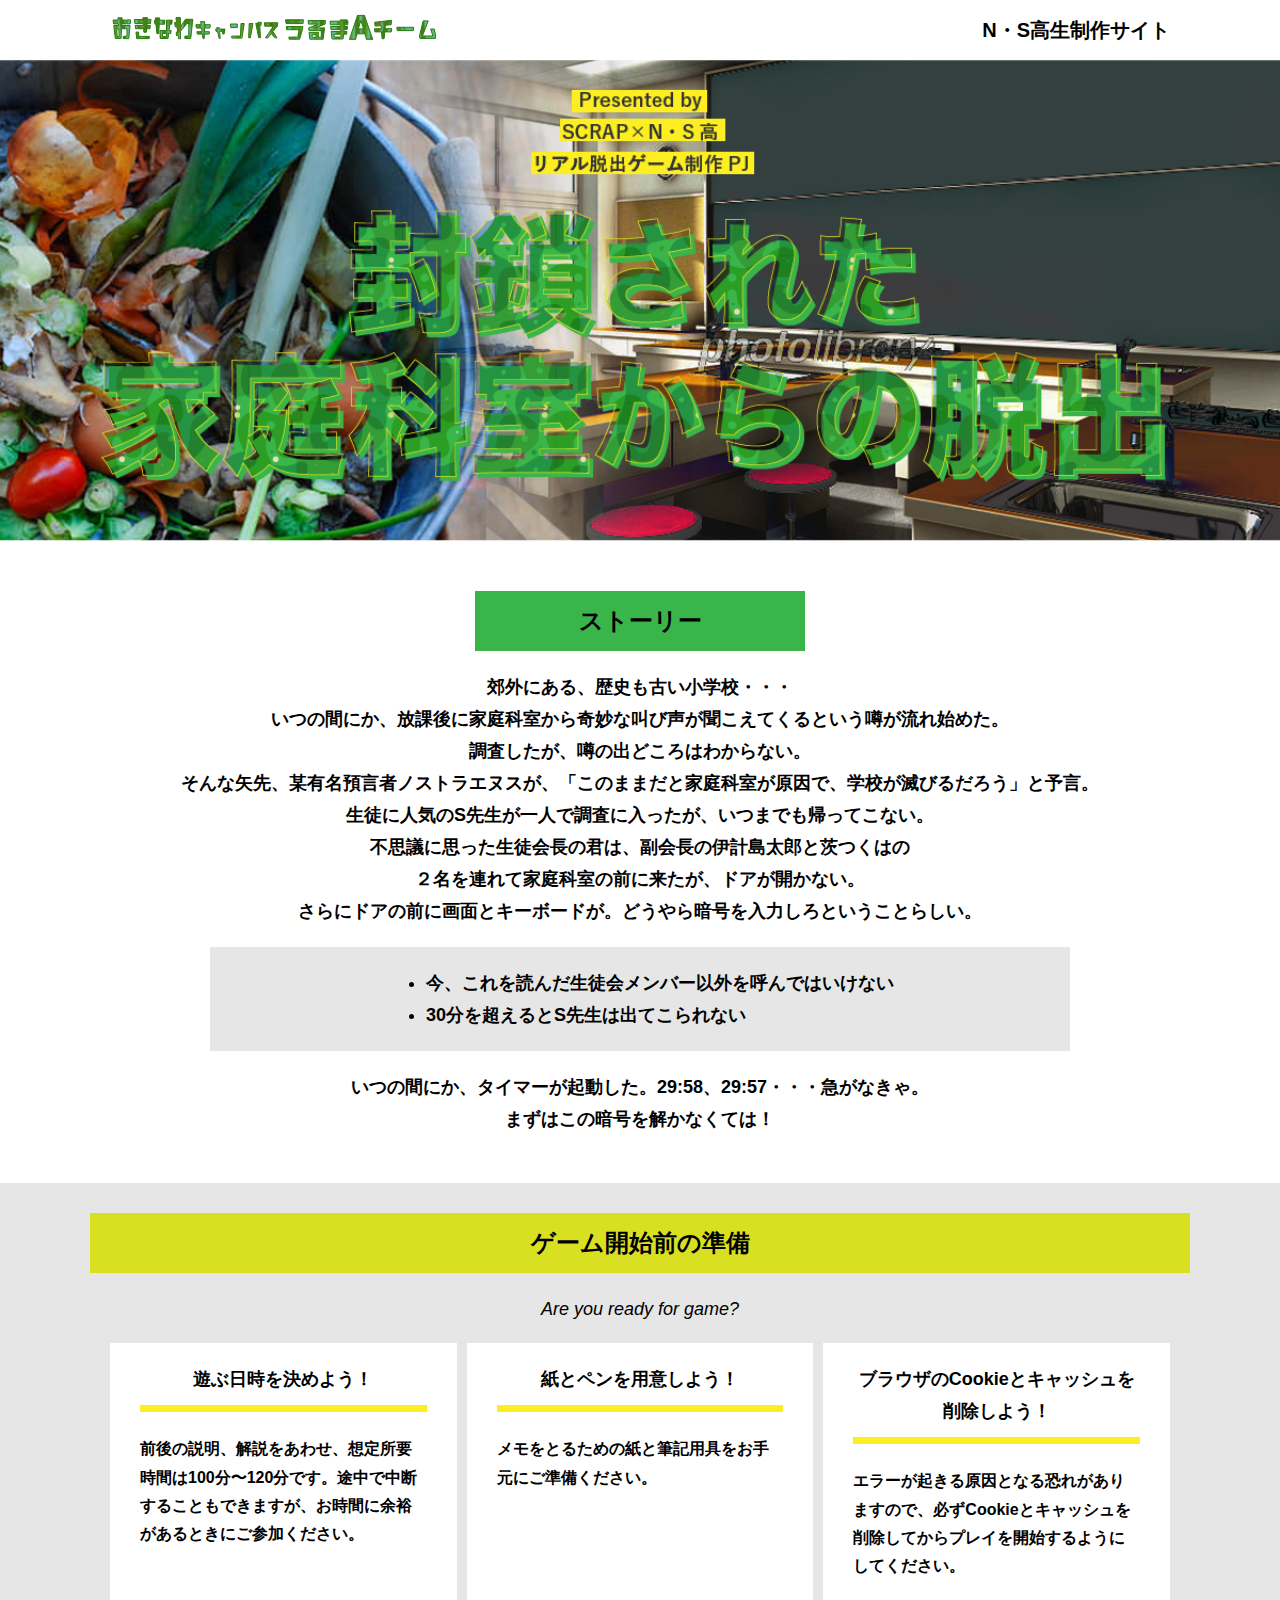
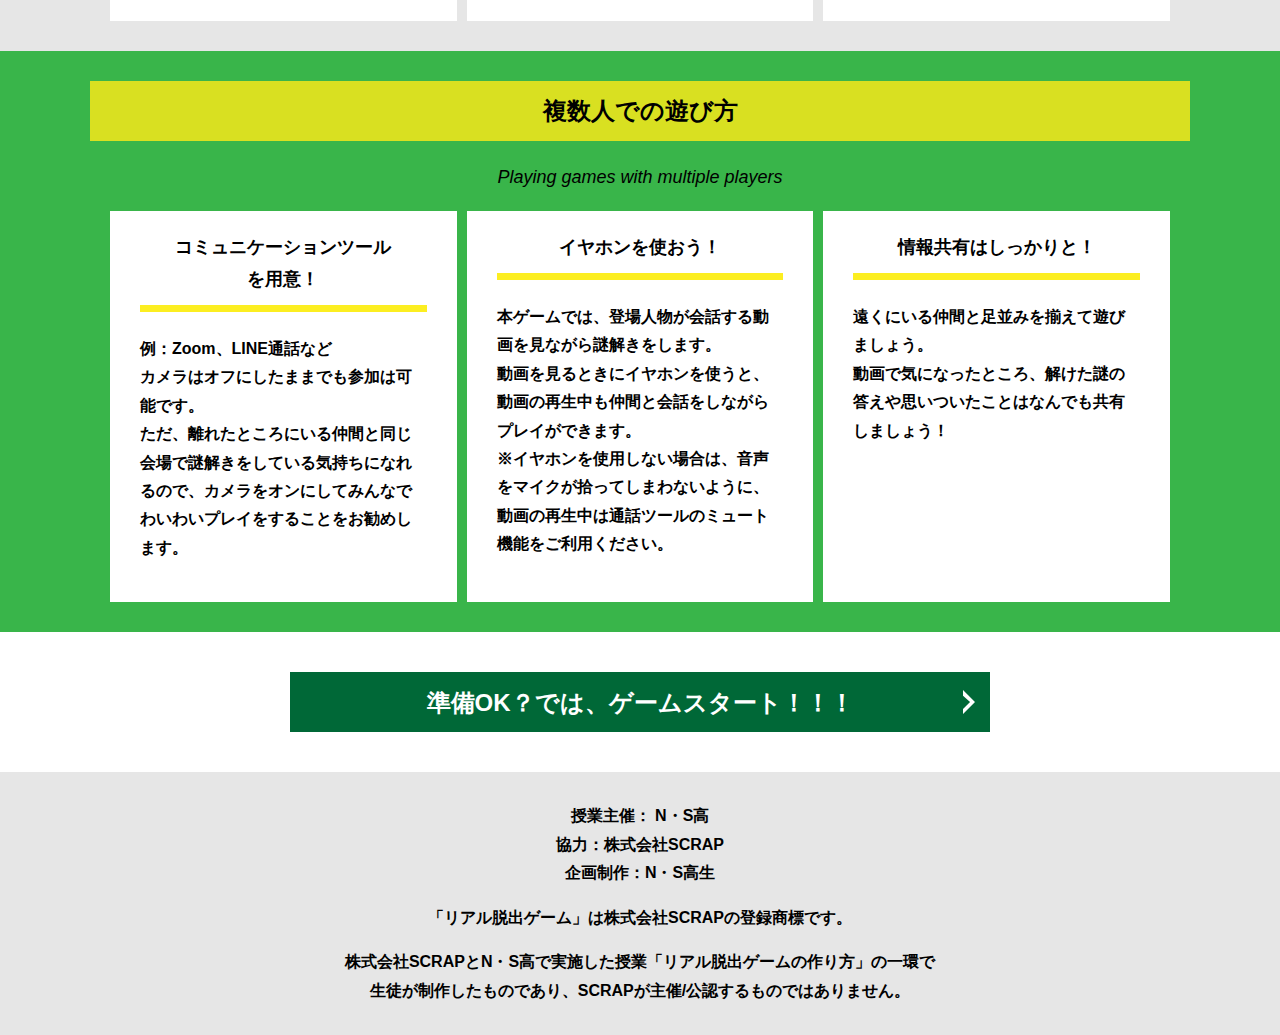
==== index.html @ f2d77696 "Add files via upload" ====
<!DOCTYPE html>
<html lang="ja">
<head>
  <meta charset="UTF-8">
  <meta http-equiv="X-UA-Compatible" content="IE=edge">
  <meta name="viewport" content="width=device-width, initial-scale=1.0">
  <title>封鎖された家庭科室からの脱出 │ Project N</title>
  <link rel="stylesheet" href="assets/css/normalize.css">
  <link rel="stylesheet" href="assets/css/style.css">
</head>
<body>
  <svg width="0" height="0" class="hidden">
    <symbol xmlns="http://www.w3.org/2000/svg" viewBox="0 0 12.47 24.94" id="arrow" class="arrow_svg">
      <title>arrow</title>
      <polygon points="0 24.94 0 19.66 7.35 12.47 0 5.92 0 0 12.47 12.47 0 24.94"/>
    </symbol>
  </svg>
  <header class="header">
    <div class="container">
      <div class="header__logo"><img src="assets/images/logo.svg" alt="チームロゴ"></div>
      <div class="header__name">N・S高生制作サイト</div>
    </div>
  </header>
  <main class="main index-page">
    <!-- タイトルエリア　ここから -->
    <h1 class="main-title"><img src="assets/images/top-image.png" alt="Presented by SCRAP×N・S高リアル脱出ゲーム制作PJ 封鎖された家庭科室からの脱出"></h1>
    <!-- タイトルエリア　ここまで -->
    <section class="section section--story">
      <div class="container">
        <h2 class="section-title section-title--keycolor section-title--story">ストーリー</h2>
        <div class="story">
          <p class="text-center">郊外にある、歴史も古い小学校・・・<br>
            いつの間にか、放課後に家庭科室から奇妙な叫び声が聞こえてくるという噂が流れ始めた。<br>
            調査したが、噂の出どころはわからない。<br>
            そんな矢先、某有名預言者ノストラエヌスが、「このままだと家庭科室が原因で、学校が滅びるだろう」と予言。<br>
            生徒に人気のS先生が一人で調査に入ったが、いつまでも帰ってこない。<br>
            不思議に思った生徒会長の君は、副会長の伊計島太郎と茨つくはの<br>
            ２名を連れて家庭科室の前に来たが、ドアが開かない。<br>
            さらにドアの前に画面とキーボードが。どうやら暗号を入力しろということらしい。</p>
          <div class="story__note__outer bg-color--gray">
            <ul class="story__note">
              <li>今、これを読んだ生徒会メンバー以外を呼んではいけない</li>
              <li>30分を超えるとS先生は出てこられない</li>
            </ul>
          </div>
          <p class="text-center">いつの間にか、タイマーが起動した。29:58、29:57・・・急がなきゃ。<br>
            まずはこの暗号を解かなくては！</p>
        </div>
      </div>
    </section>
    <section class="section bg-color--gray">
      <div class="container">
        <h2 class="section-title">ゲーム開始前の準備</h2>
        <p class="font-eng text-center">Are you ready for game?</p>
        <!--
          class名"row"内のclass名"column"が横並びになります。
          改行する場合は以下のように追加してください。
          <div class="row">
            <div class="column">
              ～ 内容 ～
            </div>
          </div>
        -->
        <div class="row">
          <div class="column">
            <div class="card">
              <h3 class="card__title">遊ぶ日時を決めよう！</h3>
              <p class="card__content">前後の説明、解説をあわせ、想定所要時間は100分〜120分です。途中で中断することもできますが、お時間に余裕があるときにご参加ください。</p>
            </div>
          </div>
          <div class="column">
            <div class="card">
              <h3 class="card__title">紙とペンを用意しよう！</h3>
              <p class="card__content">メモをとるための紙と筆記用具をお手元にご準備ください。</p>
            </div>
          </div>
          <div class="column">
            <div class="card">
              <h3 class="card__title">ブラウザのCookieとキャッシュを<br>削除しよう！</h3>
              <p class="card__content">エラーが起きる原因となる恐れがありますので、必ずCookieとキャッシュを削除してからプレイを開始するようにしてください。</p>
            </div>
          </div>
        </div>
      </div>
    </section>
    <section class="section bg-color--keycolor">
      <div class="container">
        <h2 class="section-title">複数人での遊び方</h2>
        <p class="font-eng text-center">Playing games with multiple players</p>
        <div class="row">
          <div class="column">
            <div class="card">
              <h3 class="card__title">コミュニケーションツール<br>を用意！</h3>
              <p class="card__content">例：Zoom、LINE通話など<br>
                カメラはオフにしたままでも参加は可能です。<br>
                ただ、離れたところにいる仲間と同じ会場で謎解きをしている気持ちになれるので、カメラをオンにしてみんなでわいわいプレイをすることをお勧めします。</p>
            </div>
          </div>
          <div class="column">
            <div class="card">
              <h3 class="card__title">イヤホンを使おう！</h3>
              <p class="card__content">本ゲームでは、登場人物が会話する動画を見ながら謎解きをします。<br>
                動画を見るときにイヤホンを使うと、動画の再生中も仲間と会話をしながらプレイができます。<br>
                ※イヤホンを使用しない場合は、音声をマイクが拾ってしまわないように、動画の再生中は通話ツールのミュート機能をご利用ください。</p>
            </div>
          </div>
          <div class="column">
            <div class="card">
              <h3 class="card__title">情報共有はしっかりと！</h3>
              <p class="card__content">遠くにいる仲間と足並みを揃えて遊びましょう。<br>
                動画で気になったところ、解けた謎の答えや思いついたことはなんでも共有しましょう！</p>
            </div>
          </div>
        </div>
      </div>
    </section>
    <section class="section">
      <div class="container">
        <a class="btn" href="main.html">準備OK？では、ゲームスタート！！！<svg class="btn__arrow"><use xlink:href="#arrow"></use></svg></a>
      </div>
    </section>
  </main>
  <footer class="footer section bg-color--gray">
    <div class="container">
      <p class="text-center">授業主催： N・S高<br>協力：株式会社SCRAP<br>企画制作：N・S高生</p>
      <p class="text-center">「リアル脱出ゲーム」は株式会社SCRAPの登録商標です。</p>
      <p class="text-center">株式会社SCRAPとN・S高で実施した授業「リアル脱出ゲームの作り方」の一環で<br>生徒が制作したものであり、SCRAPが主催/公認するものではありません。</p>
    </div>
  </footer>
</body>
</html>
---- assets/css/style.css ----
@charset "UTF-8";
/****************************
 * 共通CSSのテンプレートです。
*****************************/
*,
*::before,
*::after {
  -webkit-box-sizing: border-box;
          box-sizing: border-box;
}

html {
  font-size: 18px;
  -webkit-box-sizing: border-box;
          box-sizing: border-box;
}

body {
  overflow-x: hidden;
  font-family: "游ゴシック体", "Yu Gothic", YuGothic, "ヒラギノ角ゴ Pro", "Hiragino Kaku Gothic Pro", "メイリオ", "Meiryo", sans-serif;
  font-size: 18px;
  line-height: 1.77778;
  font-weight: bold;
  text-decoration: none;
  border: none;
  list-style: none;
  color: #000;
  margin: 0;
}

img {
  width: 100%;
}

figure {
  margin: 0;
}

figcaption {
  margin-top: 30px;
  font-size: 14px;
}

@media screen and (max-width: 767px) {
  figcaption {
    font-size: 13px;
  }
}

input[type=text] {
  font-size: 18px;
  border: none;
  padding: 25px 35px;
  display: block;
  margin: 0 auto;
  max-width: 580px;
  width: 100%;
}

::-webkit-input-placeholder {
  color: #999;
}

:-ms-input-placeholder {
  color: #999;
}

::-ms-input-placeholder {
  color: #999;
}

::placeholder {
  color: #999;
}

button {
  cursor: pointer;
  display: block;
  border: none;
  margin: 0 auto;
  background-color: #006837;
  color: #fff;
  width: 287px;
  height: 55px;
}

/*******************
* Layout
*******************/
.section {
  padding-top: 30px;
  padding-bottom: 30px;
}

.section--clear {
  /* ステージクリア画面 */
  position: fixed;
  display: none;
  /* 読み込み時に一瞬表示されるのを防ぐ */
  -webkit-box-pack: center;
      -ms-flex-pack: center;
          justify-content: center;
  -webkit-box-align: center;
      -ms-flex-align: center;
          align-items: center;
  top: 0;
  bottom: 0;
  left: 0;
  right: 0;
  z-index: 200;
}

.section--clear.isClear {
  display: -webkit-box;
  display: -ms-flexbox;
  display: flex;
}

.container {
  width: 1100px;
  padding-left: 20px;
  padding-right: 20px;
  margin: 0 auto;
}

@media screen and (max-width: 1100px) {
  .container {
    width: calc(100% - 40px);
  }
}

.row {
  display: -webkit-box;
  display: -ms-flexbox;
  display: flex;
  -ms-flex-line-pack: stretch;
      align-content: stretch;
  gap: 10px;
}

.row + .row {
  margin-top: 20px;
}

.column {
  width: 100%;
}

.card {
  background-color: #fff;
  margin-bottom: 20px;
  height: 100%;
}

.card__title {
  font-size: 18px;
  text-align: center;
  margin: 0;
  padding: 20px 30px;
  position: relative;
  cursor: pointer;
}

.card__content {
  -webkit-transition: all 0.3s;
  transition: all 0.3s;
  font-size: 16px;
  padding: 20px 30px;
  margin: 0;
  position: relative;
}

.card__content::before {
  display: block;
  content: '';
  width: calc(100% - 60px);
  height: 7px;
  background-color: #fcee21;
  position: absolute;
  top: -10px;
  left: 30px;
}

.hint-page .card {
  height: auto;
}

.hint-page .card__content {
  display: none;
  text-align: center;
}

.hint-page .card__arrow {
  position: absolute;
  top: calc(50% - 12px);
  right: 45px;
  -webkit-transform: rotate(90deg);
          transform: rotate(90deg);
  -webkit-transition: all 0.3s;
  transition: all 0.3s;
  fill: #009245;
  width: 12px;
  height: 24px;
}

.hint-page .card.is-open .card__content {
  display: block;
}

.hint-page .card.is-open .card__arrow {
  -webkit-transform: rotate(-90deg);
          transform: rotate(-90deg);
}

.box {
  padding: 35px 30px;
}

.youtube {
  position: relative;
  width: 100%;
  padding-top: 56.25%;
}

.youtube iframe {
  position: absolute;
  top: 0;
  left: 0;
  width: 100%;
  height: 100%;
}

.youtube__container {
  max-width: 800px;
  margin: 0 auto;
}

/*********************
* Color
*********************/
.bg-color--keycolor {
  background-color: #39b54a;
}

.bg-color--subcolor {
  background-color: #d9e021;
}

.bg-color--gray {
  background-color: #e6e6e6;
}

/*********************
* title
**********************/
.main-title {
  margin: 0;
}

.sub-title {
  text-align: center;
  font-size: 18px;
  line-height: 1.66667;
}

.sub-title__bg {
  background-color: #fcee21;
  padding-left: 1rem;
  padding-right: 1rem;
}

.section-title {
  font-size: 24px;
  line-height: 1.75;
  text-align: center;
  padding: 9px 20px;
  background-color: #d9e021;
  margin: 0 -20px 20px -20px;
}

.section-title__stage {
  display: inline-block;
  margin-right: 2rem;
}

.section-title--keycolorlight {
  background-color: #8cc63f;
}

.section-title--keycolorlight .section-title__stage {
  color: #fff;
}

.section-title--keycolor {
  background-color: #39b54a;
}

.section-title--story {
  width: 330px;
  margin: 0 auto 20px;
}

.section-title--border {
  position: relative;
  font-size: 30px;
  text-align: center;
  line-height: 1.06667;
  margin: 0;
  padding-bottom: 15px;
  color: #006837;
}

.section-title--border::after {
  position: absolute;
  bottom: 0;
  left: calc(50% - 95px);
  display: block;
  content: '';
  background-color: #fff;
  height: 2.6px;
  width: 190px;
}

/******************
* text
******************/
.font-eng {
  font-style: italic;
  font-weight: normal;
}

/*************************
* Button
*************************/
.btn {
  display: block;
  text-decoration: none;
  cursor: pointer;
  background-color: #006837;
  color: #fff;
  font-size: 24px;
  line-height: 1.54167;
  text-align: center;
  padding: 11.5px;
  width: calc(100% - 40px);
  max-width: 700px;
  margin: 10px auto;
  position: relative;
}

.btn:hover {
  opacity: 0.7;
}

.btn__arrow {
  position: absolute;
  top: calc(50% - 12px);
  right: 15px;
  fill: #fff;
  width: 12px;
  height: 24px;
}

/****************
* header
*****************/
.header {
  background-color: #fff;
  height: 60px;
}

.header .container {
  display: -webkit-box;
  display: -ms-flexbox;
  display: flex;
  -webkit-box-pack: justify;
      -ms-flex-pack: justify;
          justify-content: space-between;
  -webkit-box-align: center;
      -ms-flex-align: center;
          align-items: center;
  height: 100%;
}

.header__logo {
  width: 330px;
  height: 42px;
}

.header__name {
  font-size: 20px;
  line-height: 1.1;
}

.footer {
  font-size: 16px;
}

.footer p:first-child {
  margin-top: 0;
}

.footer p:last-child {
  margin-bottom: 0;
}

/********************
* main
********************/
.story__note {
  margin: 0;
}

.story__note__outer {
  width: 860px;
  display: -webkit-box;
  display: -ms-flexbox;
  display: flex;
  padding: 20px;
  margin: 20px auto;
  -webkit-box-pack: center;
      -ms-flex-pack: center;
          justify-content: center;
}

@media screen and (max-width: 940px) {
  .story__note__outer {
    width: 100%;
  }
}

.stage-column__container + .stage-column__container {
  border-top: 2px solid #fff;
}

.answer {
  font-size: 18px;
  margin-bottom: 20px;
  line-height: 80px;
  word-spacing: 20px;
}

.err-message {
  color: #c1272d;
  font-size: 18px;
  text-align: center;
}

.link-hint {
  text-align: center;
  display: block;
  margin-top: 20px;
}

.clear-message {
  background-color: #d9e021;
  padding: 30px 30px 60px;
  position: relative;
}

.clear-message__title {
  position: relative;
  display: block;
  text-align: center;
  color: #006837;
  font-size: 30px;
  padding-bottom: 10px;
  margin-bottom: 35px;
}

.clear-message__title::after {
  content: '';
  position: absolute;
  display: block;
  width: 183px;
  height: 2px;
  background-color: #fff;
  bottom: 0;
  left: calc(50% - (183px/2));
}

.clear-message__content {
  text-align: center;
}

.clear-message__btn {
  position: absolute;
  bottom: -30px;
  left: calc(50% - 144px);
  width: 288px;
  margin: 0;
}

/********************
* Utility
********************/
.text-center {
  text-align: center;
}

.text-left {
  text-align: left;
}

.text-right {
  text-align: right;
}

.hidden {
  display: none;
}
/*# sourceMappingURL=style.css.map */
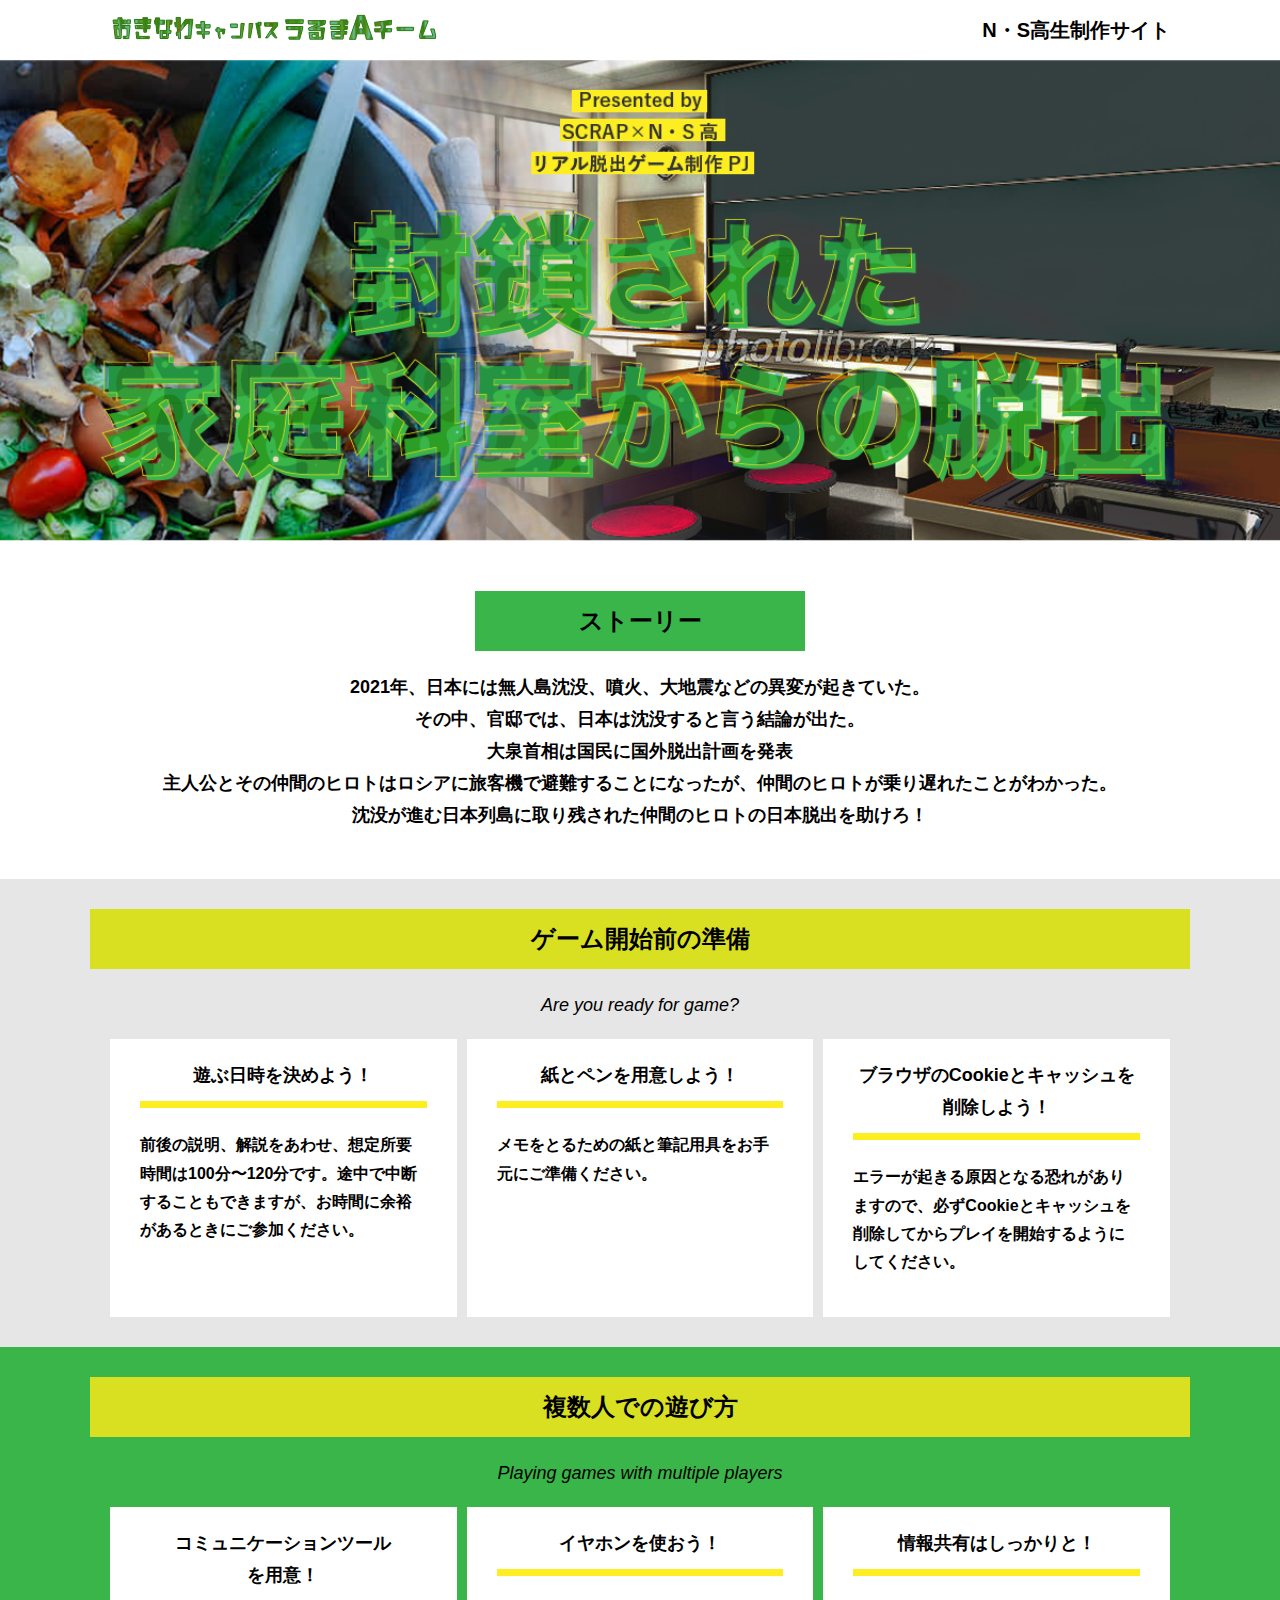
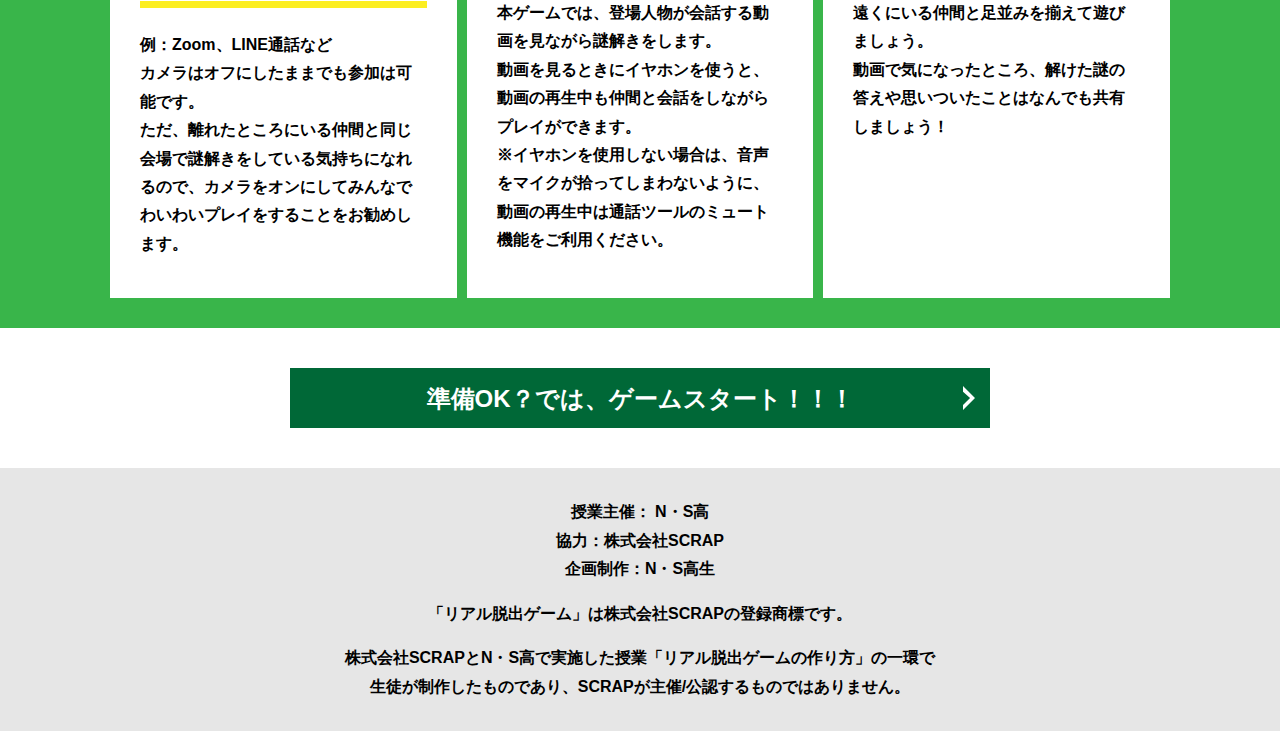
==== commit 5614cb23: "Update index.html" ====
--- a/index.html
+++ b/index.html
@@ -29,24 +29,11 @@
       <div class="container">
         <h2 class="section-title section-title--keycolor section-title--story">ストーリー</h2>
         <div class="story">
-          <p class="text-center">郊外にある、歴史も古い小学校・・・<br>
-            いつの間にか、放課後に家庭科室から奇妙な叫び声が聞こえてくるという噂が流れ始めた。<br>
-            調査したが、噂の出どころはわからない。<br>
-            そんな矢先、某有名預言者ノストラエヌスが、「このままだと家庭科室が原因で、学校が滅びるだろう」と予言。<br>
-            生徒に人気のS先生が一人で調査に入ったが、いつまでも帰ってこない。<br>
-            不思議に思った生徒会長の君は、副会長の伊計島太郎と茨つくはの<br>
-            ２名を連れて家庭科室の前に来たが、ドアが開かない。<br>
-            さらにドアの前に画面とキーボードが。どうやら暗号を入力しろということらしい。</p>
-          <div class="story__note__outer bg-color--gray">
-            <ul class="story__note">
-              <li>今、これを読んだ生徒会メンバー以外を呼んではいけない</li>
-              <li>30分を超えるとS先生は出てこられない</li>
-            </ul>
-          </div>
-          <p class="text-center">いつの間にか、タイマーが起動した。29:58、29:57・・・急がなきゃ。<br>
-            まずはこの暗号を解かなくては！</p>
-        </div>
-      </div>
+          <p class="text-center">2021年、日本には無人島沈没、噴火、大地震などの異変が起きていた。<br>
+           その中、官邸では、日本は沈没すると言う結論が出た。<br>
+            大泉首相は国民に国外脱出計画を発表<br>
+            主人公とその仲間のヒロトはロシアに旅客機で避難することになったが、仲間のヒロトが乗り遅れたことがわかった。<br>
+            沈没が進む日本列島に取り残された仲間のヒロトの日本脱出を助けろ！</p>
     </section>
     <section class="section bg-color--gray">
       <div class="container">
@@ -128,4 +115,4 @@
     </div>
   </footer>
 </body>
-</html>+</html>
